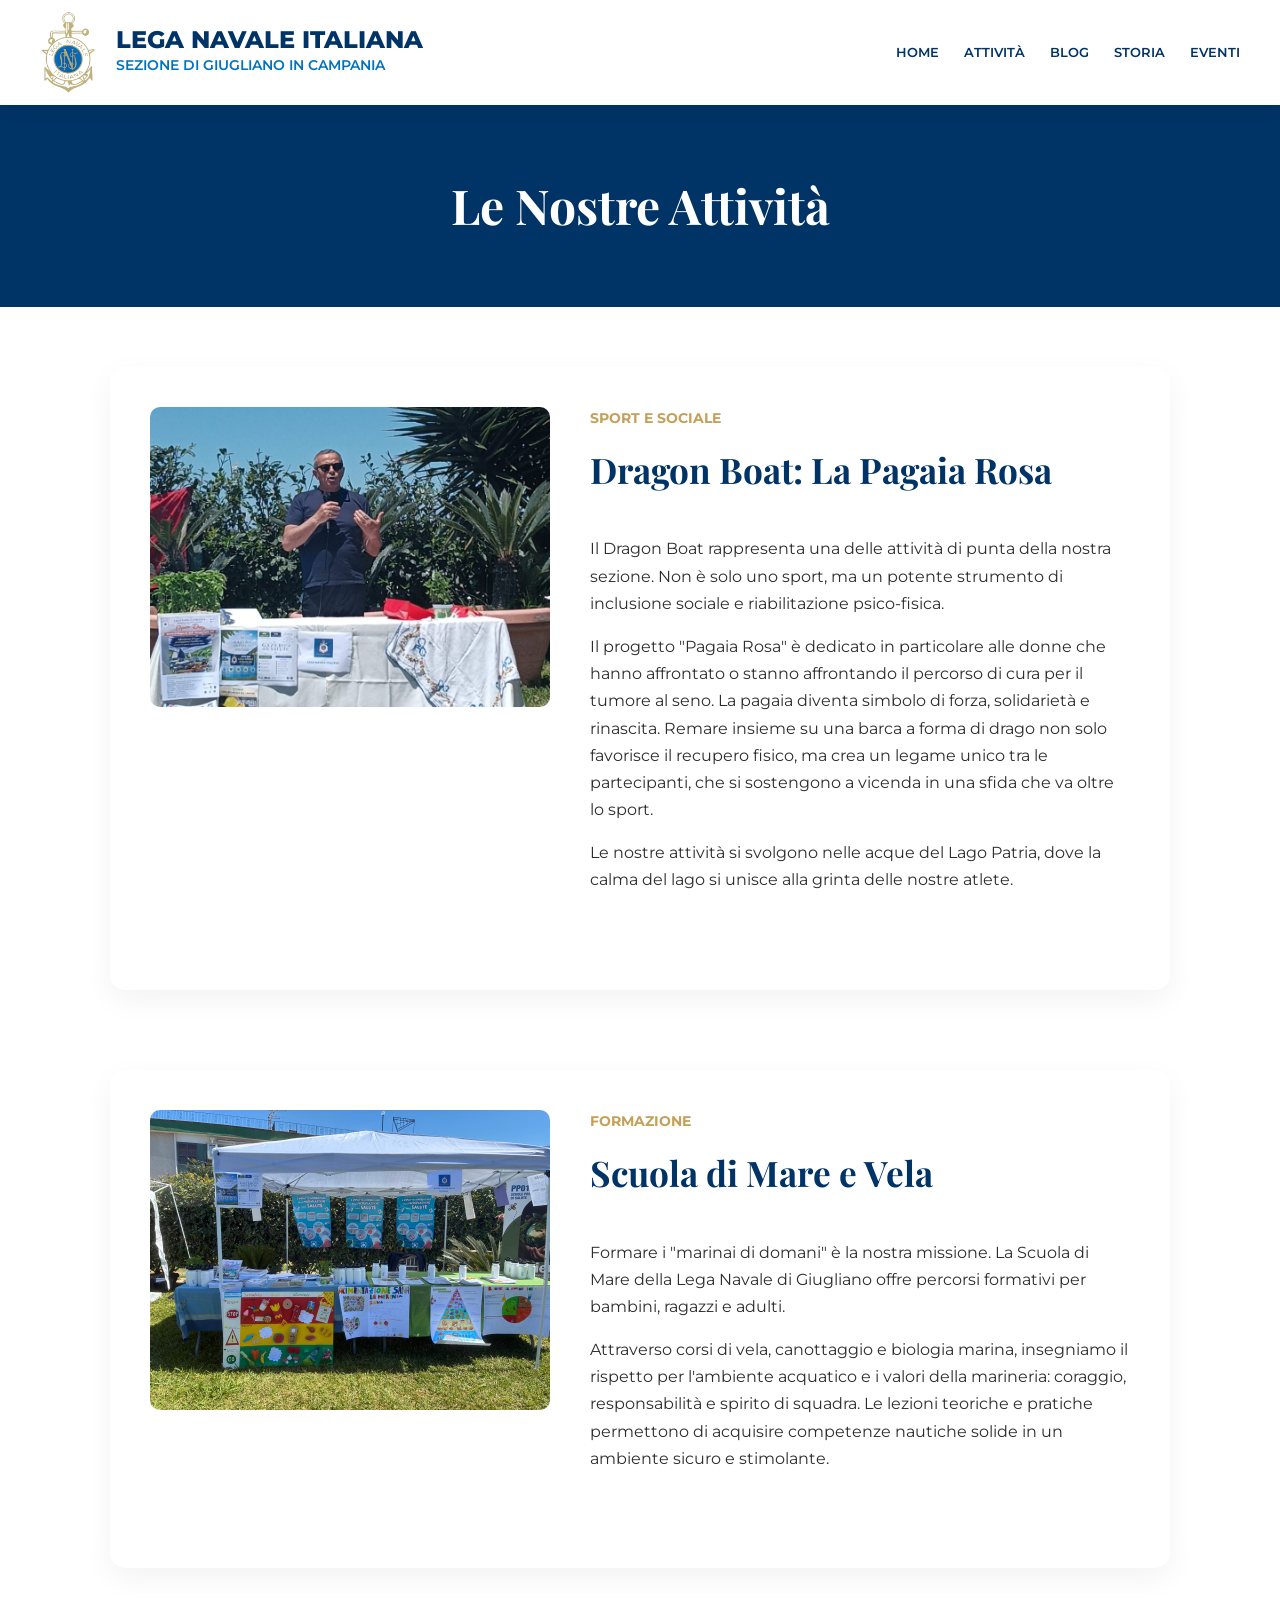
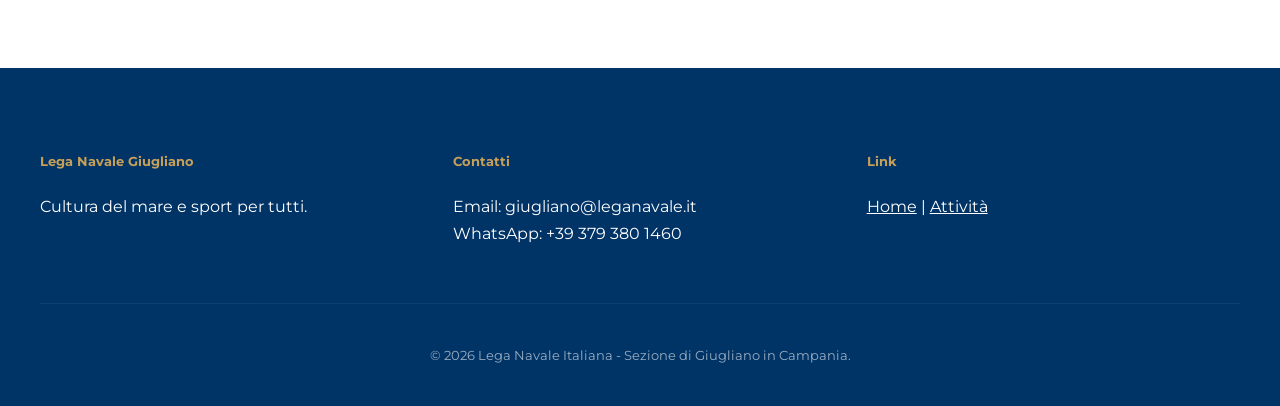
==== attivita.html @ 2ae12f8c "Add new sections: Activities, Blog, History, and Events with Open Day article and gallery" ====
<!DOCTYPE html>
<html lang="it-IT">
<head>
    <meta charset="utf-8">
    <meta http-equiv="X-UA-Compatible" content="IE=edge,chrome=1">
    <title>Le Nostre Attività - Lega Navale Italiana Sezione di Giugliano</title>
    <meta name="viewport" content="width=device-width, initial-scale=1.0">
    <link href="https://fonts.googleapis.com/css2?family=Playfair+Display:wght@700;900&family=Montserrat:wght@300;400;500;600;700&display=swap" rel="stylesheet">
    <link rel="stylesheet" href="https://cdnjs.cloudflare.com/ajax/libs/font-awesome/6.5.1/css/all.min.css">
    <style>
        :root {
            --lni-blue: #003366; 
            --lni-light-blue: #0073bf;
            --lni-gold: #c5a059; 
            --lni-white: #ffffff;
            --lni-gray: #f8f9fa;
            --container-width: 1100px;
        }

        * { box-sizing: border-box; }
        body {
            font-family: 'Montserrat', sans-serif;
            margin: 0; padding: 0; color: #2d2d2d; line-height: 1.7; background-color: var(--lni-white);
        }

        /* Navigation (Consistent) */
        nav {
            background: rgba(255, 255, 255, 0.98);
            backdrop-filter: blur(10px);
            box-shadow: 0 4px 20px rgba(0,0,0,0.05);
            padding: 10px 0;
            position: sticky;
            top: 0;
            z-index: 1000;
        }
        .nav-container {
            max-width: 1300px;
            margin: 0 auto;
            display: flex;
            justify-content: space-between;
            align-items: center;
            padding: 0 40px;
        }
        .logo-box {
            display: flex;
            align-items: center;
            text-decoration: none;
            color: var(--lni-blue);
        }
        .logo-box img { height: 85px; margin-right: 20px; }
        .logo-text h1 { font-size: 24px; margin: 0; font-weight: 800; line-height: 1.1; }
        .logo-text span { font-size: 14px; display: block; color: var(--lni-light-blue); text-transform: uppercase; font-weight: 600; }
        
        .nav-links { display: flex; gap: 25px; align-items: center; }
        .nav-links a { text-decoration: none; color: var(--lni-blue); font-weight: 600; text-transform: uppercase; font-size: 13px; transition: 0.3s; }
        .nav-links a:hover { color: var(--lni-gold); }

        /* Header Page */
        .page-header {
            background: var(--lni-blue);
            color: white;
            padding: 60px 0;
            text-align: center;
        }
        .page-header h2 { font-family: 'Playfair Display', serif; font-size: 3rem; margin: 0; }

        /* Article Structure */
        .article-container {
            max-width: var(--container-width);
            margin: 60px auto;
            padding: 0 20px;
        }
        .article-card {
            background: white;
            border-radius: 15px;
            box-shadow: 0 10px 30px rgba(0,0,0,0.05);
            margin-bottom: 80px;
            overflow: hidden;
        }
        .article-content { padding: 40px; }
        .article-header { display: flex; gap: 40px; margin-bottom: 40px; }
        .article-cover { flex: 0 0 400px; height: 300px; border-radius: 10px; overflow: hidden; }
        .article-cover img { width: 100%; height: 100%; object-fit: cover; }
        .article-text { flex: 1; }
        .article-text h3 { font-family: 'Playfair Display', serif; font-size: 2.2rem; margin-top: 0; color: var(--lni-blue); }
        .article-category { color: var(--lni-gold); font-weight: 700; text-transform: uppercase; font-size: 14px; margin-bottom: 10px; display: block; }
        
        footer { background: var(--lni-blue); color: white; padding: 60px 40px 40px; margin-top: 100px; }
        .footer-grid { max-width: 1300px; margin: 0 auto; display: grid; grid-template-columns: 1fr 1fr 1fr; gap: 40px; }
        .footer-col h5 { color: var(--lni-gold); margin-bottom: 20px; }
        .copyright { text-align: center; padding-top: 40px; border-top: 1px solid rgba(255,255,255,0.1); margin-top: 40px; font-size: 13px; opacity: 0.6; }

        @media (max-width: 768px) {
            .article-header { flex-direction: column; }
            .article-cover { flex: 0 0 auto; width: 100%; height: 250px; }
        }
    </style>
</head>
<body>

    <nav>
        <div class="nav-container">
            <a href="index.html" class="logo-box">
                <img src="mod/aalborg_theme/graphics/nuovo_layout/images/logo.png" alt="Logo LNI">
                <div class="logo-text">
                    <h1>LEGA NAVALE ITALIANA</h1>
                    <span>Sezione di Giugliano in Campania</span>
                </div>
            </a>
            <div class="nav-links">
                <a href="index.html">Home</a>
                <a href="attivita.html">Attività</a>
                <a href="blog.html">Blog</a>
                <a href="storia.html">Storia</a>
                <a href="eventi.html">Eventi</a>
            </div>
        </div>
    </nav>

    <header class="page-header">
        <h2>Le Nostre Attività</h2>
    </header>

    <div class="article-container">
        <!-- Dragon Boat -->
        <article class="article-card">
            <div class="article-content">
                <div class="article-header">
                    <div class="article-cover">
                        <img src="IMG-20260527-WA0104.jpg" alt="Dragon Boat">
                    </div>
                    <div class="article-text">
                        <span class="article-category">Sport e Sociale</span>
                        <h3>Dragon Boat: La Pagaia Rosa</h3>
                        <p>Il Dragon Boat rappresenta una delle attività di punta della nostra sezione. Non è solo uno sport, ma un potente strumento di inclusione sociale e riabilitazione psico-fisica.</p>
                        <p>Il progetto "Pagaia Rosa" è dedicato in particolare alle donne che hanno affrontato o stanno affrontando il percorso di cura per il tumore al seno. La pagaia diventa simbolo di forza, solidarietà e rinascita. Remare insieme su una barca a forma di drago non solo favorisce il recupero fisico, ma crea un legame unico tra le partecipanti, che si sostengono a vicenda in una sfida che va oltre lo sport.</p>
                        <p>Le nostre attività si svolgono nelle acque del Lago Patria, dove la calma del lago si unisce alla grinta delle nostre atlete.</p>
                    </div>
                </div>
            </div>
        </article>

        <!-- Scuola di Mare -->
        <article class="article-card">
            <div class="article-content">
                <div class="article-header">
                    <div class="article-cover">
                        <img src="IMG-20260527-WA0053.jpg" alt="Scuola di Mare">
                    </div>
                    <div class="article-text">
                        <span class="article-category">Formazione</span>
                        <h3>Scuola di Mare e Vela</h3>
                        <p>Formare i "marinai di domani" è la nostra missione. La Scuola di Mare della Lega Navale di Giugliano offre percorsi formativi per bambini, ragazzi e adulti.</p>
                        <p>Attraverso corsi di vela, canottaggio e biologia marina, insegniamo il rispetto per l'ambiente acquatico e i valori della marineria: coraggio, responsabilità e spirito di squadra. Le lezioni teoriche e pratiche permettono di acquisire competenze nautiche solide in un ambiente sicuro e stimolante.</p>
                    </div>
                </div>
            </div>
        </article>
    </div>

    <footer>
        <div class="footer-grid">
            <div class="footer-col">
                <h5>Lega Navale Giugliano</h5>
                <p>Cultura del mare e sport per tutti.</p>
            </div>
            <div class="footer-col">
                <h5>Contatti</h5>
                <p>Email: giugliano@leganavale.it<br>WhatsApp: +39 379 380 1460</p>
            </div>
            <div class="footer-col">
                <h5>Link</h5>
                <p><a href="index.html" style="color:white;">Home</a> | <a href="attivita.html" style="color:white;">Attività</a></p>
            </div>
        </div>
        <div class="copyright">
            &copy; 2026 Lega Navale Italiana - Sezione di Giugliano in Campania.
        </div>
    </footer>

</body>
</html>
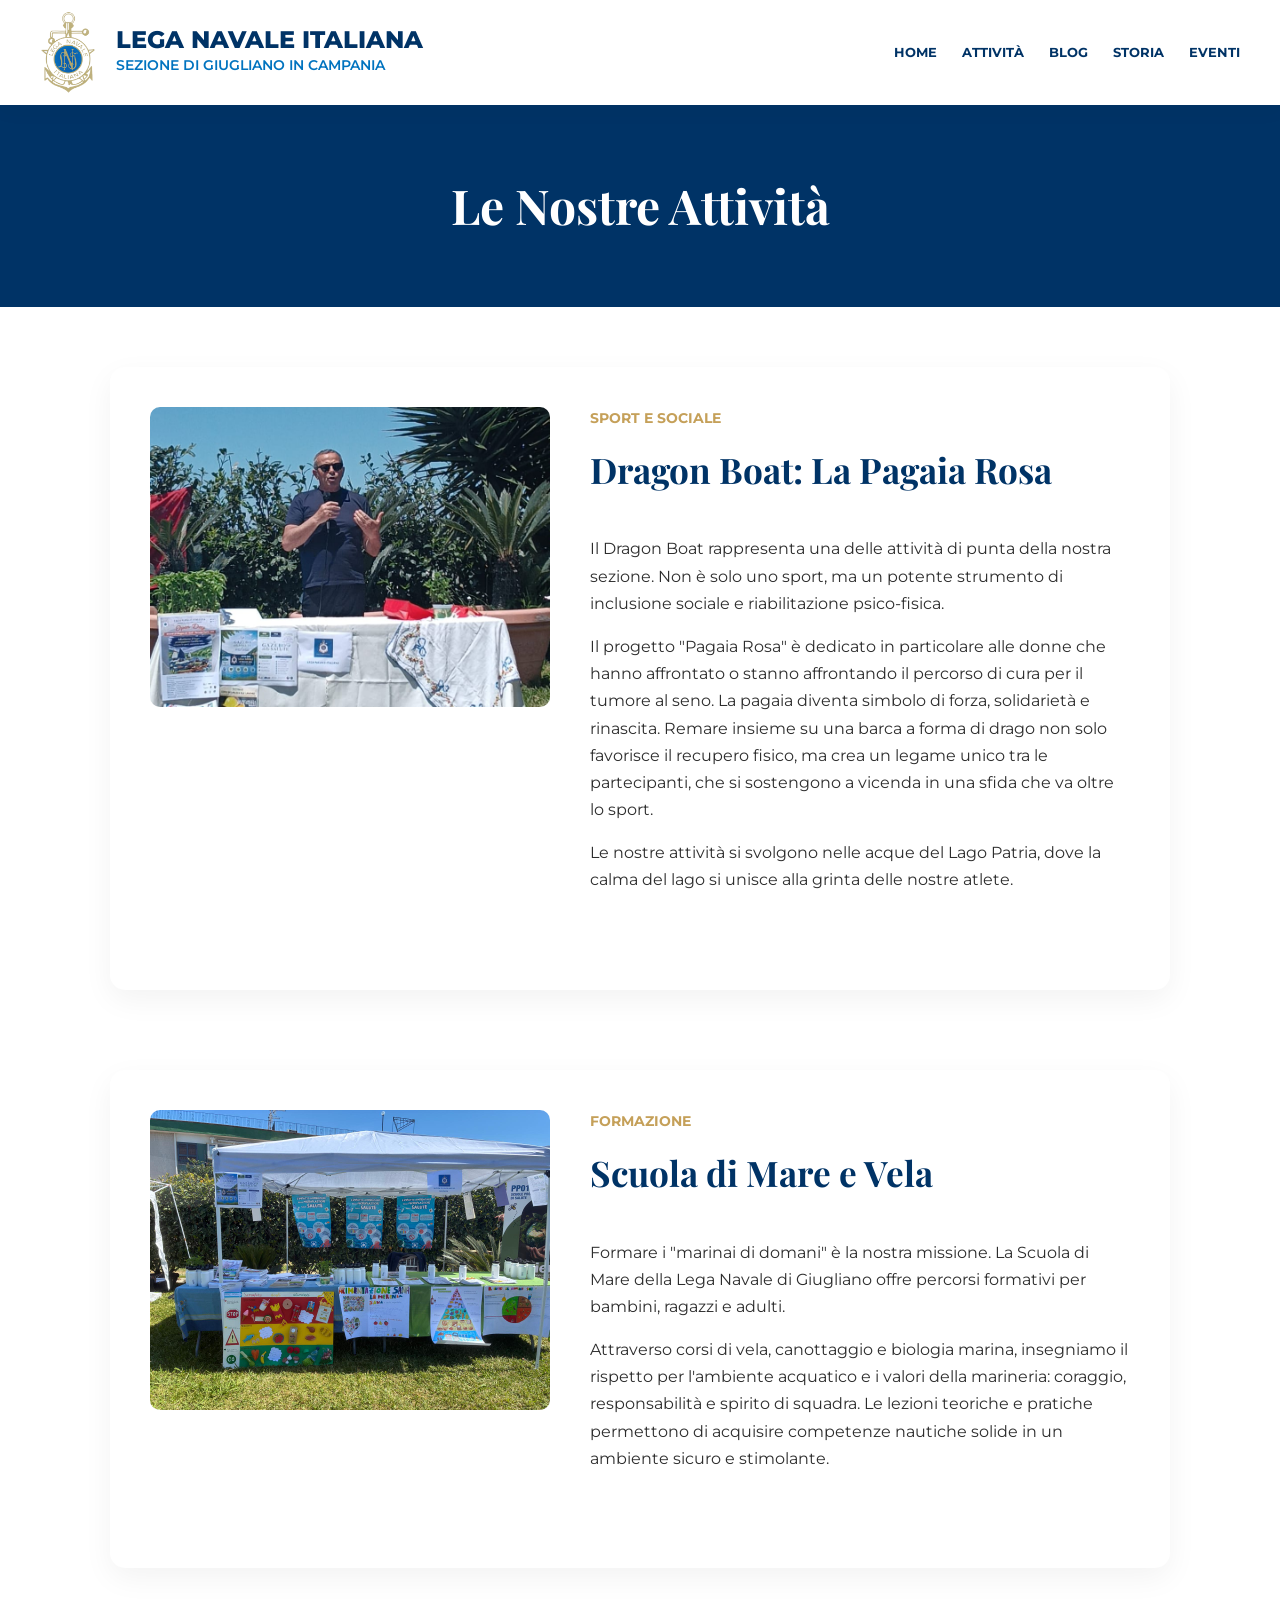
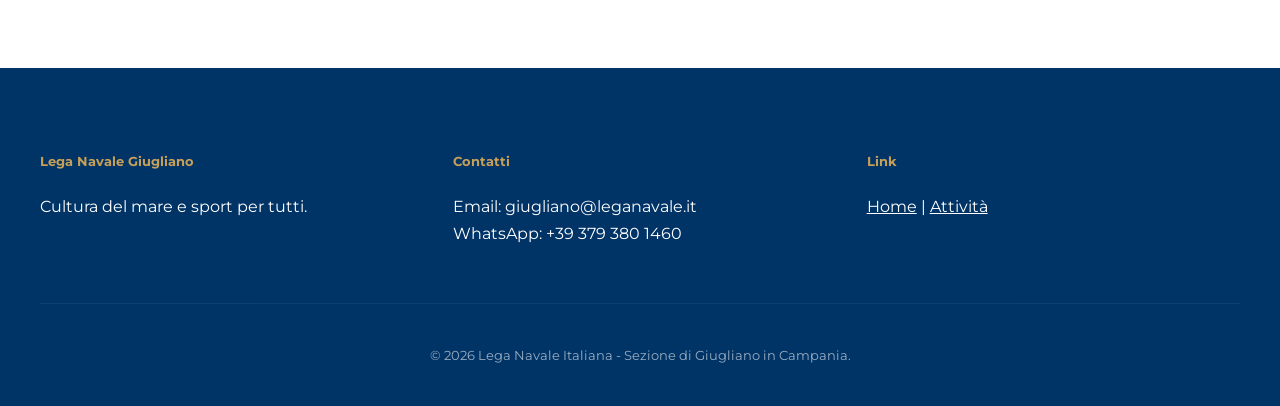
==== commit b256686b: "Fix mobile menu: implement hamburger menu with JS toggle on all pages" ====
--- a/attivita.html
+++ b/attivita.html
@@ -23,7 +23,7 @@
             margin: 0; padding: 0; color: #2d2d2d; line-height: 1.7; background-color: var(--lni-white);
         }
 
-        /* Navigation (Consistent) */
+        /* Navigation */
         nav {
             background: rgba(255, 255, 255, 0.98);
             backdrop-filter: blur(10px);
@@ -52,8 +52,10 @@
         .logo-text span { font-size: 14px; display: block; color: var(--lni-light-blue); text-transform: uppercase; font-weight: 600; }
         
         .nav-links { display: flex; gap: 25px; align-items: center; }
-        .nav-links a { text-decoration: none; color: var(--lni-blue); font-weight: 600; text-transform: uppercase; font-size: 13px; transition: 0.3s; }
+        .nav-links a { text-decoration: none; color: var(--lni-blue); font-weight: 700; text-transform: uppercase; font-size: 13px; transition: 0.3s; }
         .nav-links a:hover { color: var(--lni-gold); }
+
+        .menu-toggle { display: none; font-size: 28px; color: var(--lni-blue); cursor: pointer; }
 
         /* Header Page */
         .page-header {
@@ -90,9 +92,27 @@
         .footer-col h5 { color: var(--lni-gold); margin-bottom: 20px; }
         .copyright { text-align: center; padding-top: 40px; border-top: 1px solid rgba(255,255,255,0.1); margin-top: 40px; font-size: 13px; opacity: 0.6; }
 
-        @media (max-width: 768px) {
+        @media (max-width: 1024px) {
             .article-header { flex-direction: column; }
             .article-cover { flex: 0 0 auto; width: 100%; height: 250px; }
+            
+            .menu-toggle { display: block; }
+            .nav-links {
+                display: none;
+                flex-direction: column;
+                position: absolute;
+                top: 100%;
+                left: 0;
+                width: 100%;
+                background: white;
+                padding: 30px;
+                box-shadow: 0 15px 30px rgba(0,0,0,0.1);
+                gap: 20px;
+                text-align: center;
+                border-top: 1px solid #eee;
+            }
+            .nav-links.active { display: flex; }
+            .nav-container { padding: 0 20px; }
         }
     </style>
 </head>
@@ -107,12 +127,15 @@
                     <span>Sezione di Giugliano in Campania</span>
                 </div>
             </a>
-            <div class="nav-links">
+            <div class="nav-links" id="nav-menu">
                 <a href="index.html">Home</a>
                 <a href="attivita.html">Attività</a>
                 <a href="blog.html">Blog</a>
                 <a href="storia.html">Storia</a>
                 <a href="eventi.html">Eventi</a>
+            </div>
+            <div class="menu-toggle" onclick="toggleMenu()">
+                <i class="fas fa-bars"></i>
             </div>
         </div>
     </nav>
@@ -178,5 +201,11 @@
         </div>
     </footer>
 
+    <script>
+        function toggleMenu() {
+            const menu = document.getElementById('nav-menu');
+            menu.classList.toggle('active');
+        }
+    </script>
 </body>
 </html>
